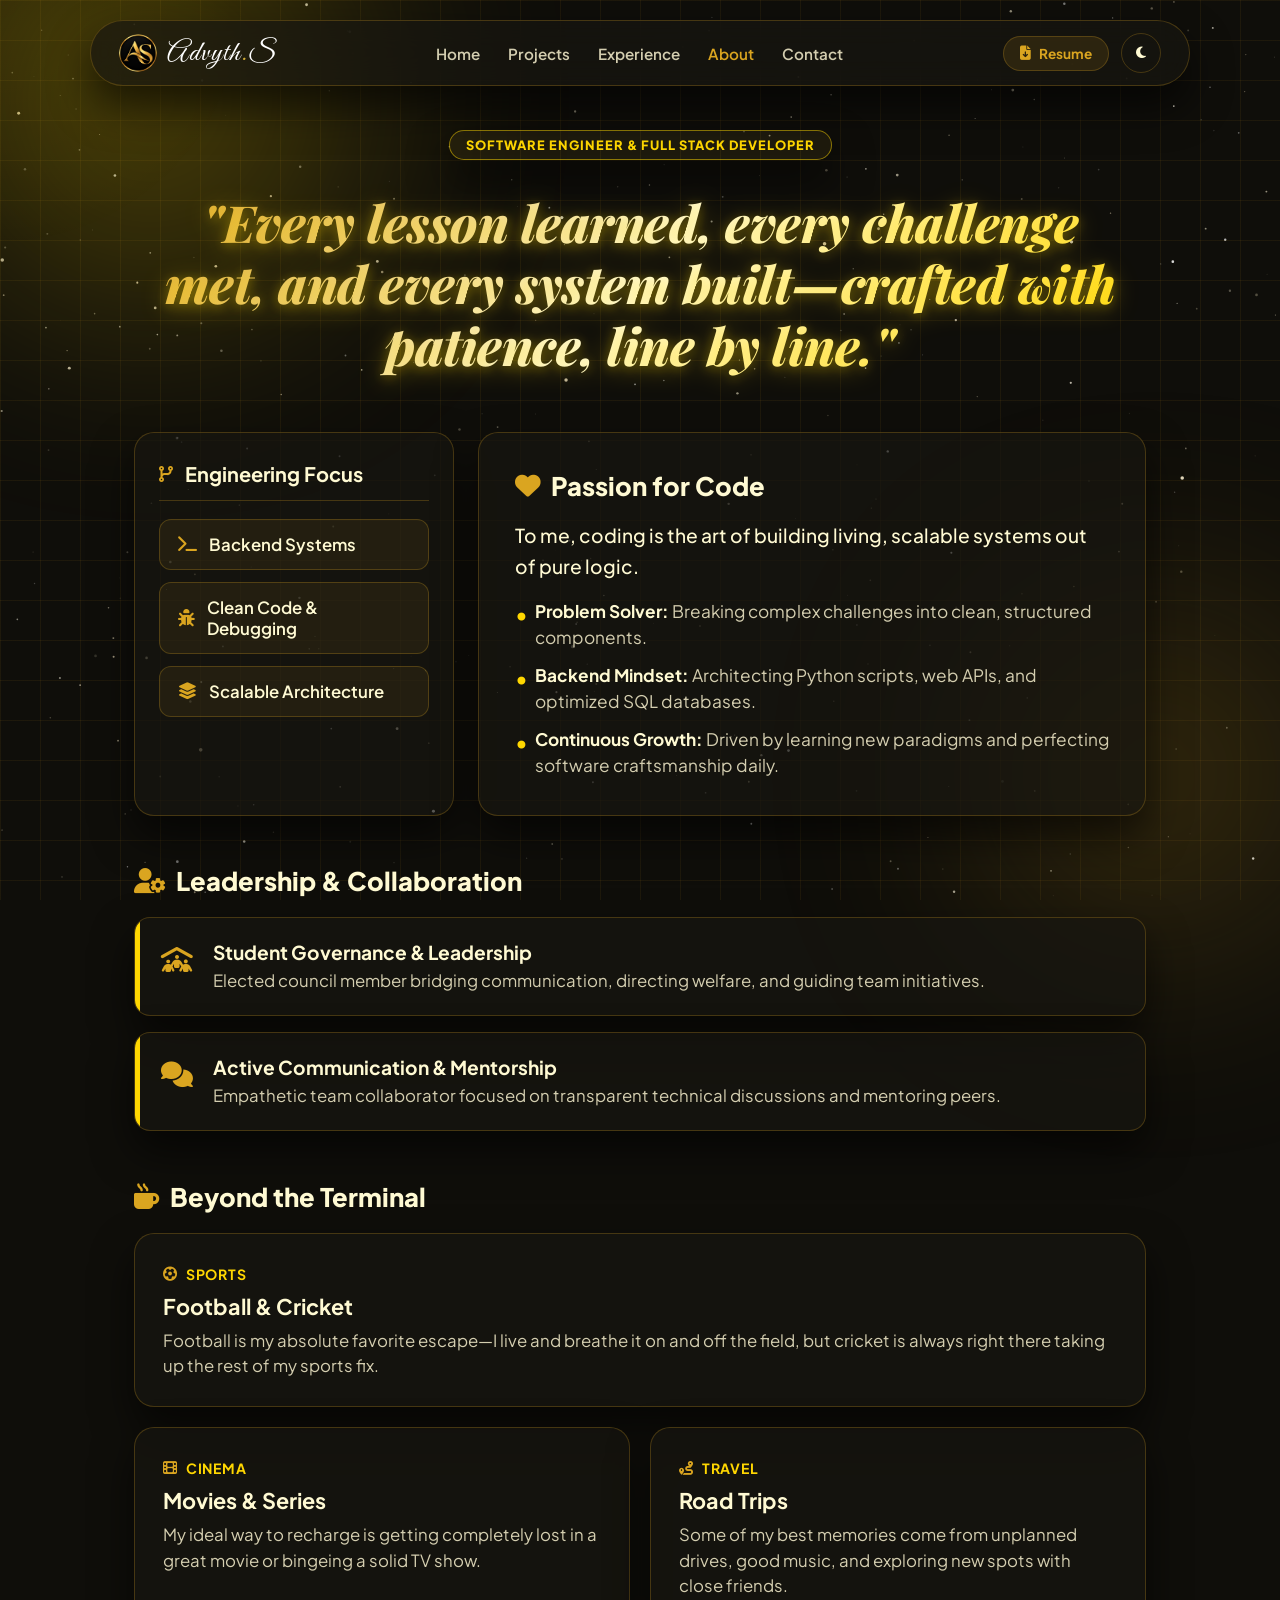
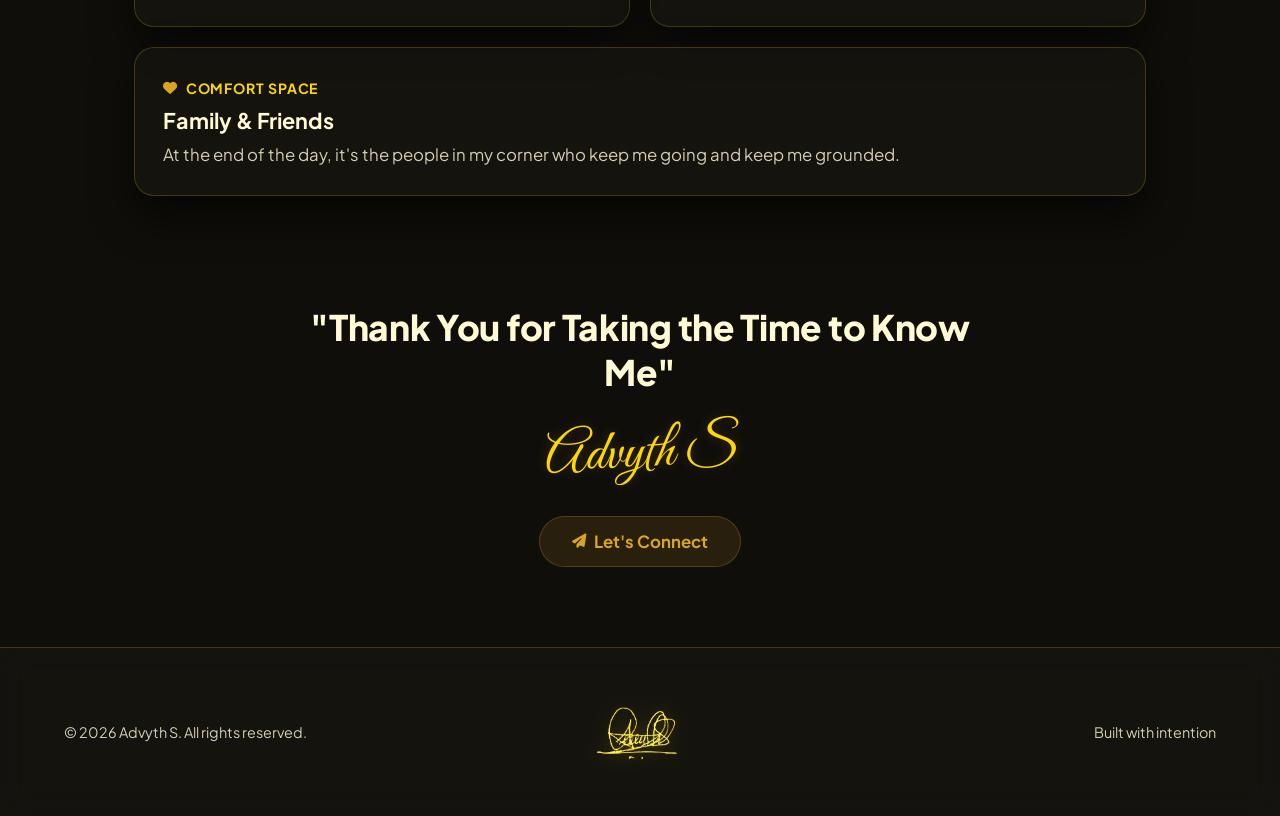
==== about.html @ 375024a5 "Initial portfolio commit" ====
<!DOCTYPE html>
<html lang="en">

<head>
    <!-- Restore saved theme before page render to prevent flash -->
    <script>
        (function () {
            const savedTheme = localStorage.getItem('portfolio-theme') || 'light';
            document.documentElement.setAttribute('data-theme', savedTheme);
        })();
    </script>

    <meta charset="UTF-8" />
    <meta name="viewport" content="width=device-width, initial-scale=1.0" />
    <title>Advyth S | Software Developer</title>

    <!-- Fonts & Icons -->
    <link rel="preconnect" href="https://fonts.googleapis.com">
    <link rel="preconnect" href="https://fonts.gstatic.com" crossorigin>
    <link
        href="https://fonts.googleapis.com/css2?family=Outfit:wght@400;600;800;900&family=Playfair+Display:ital,wght@1,600;1,800&family=Great+Vibes&family=Plus+Jakarta+Sans:wght@400;500;700&display=swap"
        rel="stylesheet">
    <link rel="stylesheet" href="https://cdnjs.cloudflare.com/ajax/libs/font-awesome/6.4.0/css/all.min.css" />
    <link rel="stylesheet" href="style.css" />
    <link rel="icon" type="image/png" sizes="32x32" href="./AS_Logo.png">
    <link rel="icon" type="image/png" sizes="16x16" href="./AS_Logo.png">
    <link rel="apple-touch-icon" sizes="180x180" href="./AS_Logo.png">
</head>

<body>
    <canvas id="starfield-canvas"></canvas>
    <!-- Top Scroll Progress Bar -->
    <div class="scroll-progress-bar" id="progressBar"></div>

    <!-- Background Grid & Cursor Spotlight -->
    <div class="bg-grid"></div>
    <div class="cursor-spotlight" id="spotlight"></div>

    <!-- Ambient Glow Orbs -->
    <div class="glow-orb orb-gold-1"></div>
    <div class="glow-orb orb-gold-2"></div>

    <!-- Navigation Bar -->
    <header class="navbar-wrapper">
        <nav class="navbar glass">
            <a href="index.html" class="logo">
                <img src="./AS_Symbol.png" alt="Advyth S Logo" class="logo-img" />
                <span class="logo-text">Advyth<span class="dot">.</span>S</span>
            </a>

            <ul class="nav-links">
                <li><a href="./index.html" class="nav-item">Home</a></li>
                <li><a href="./projects.html" class="nav-item">Projects</a></li>
                <li><a href="./experience.html" class="nav-item">Experience</a></li>
                <li><a href="./about.html" class="nav-item active">About</a></li>
                <li><a href="./contact.html" class="nav-item">Contact</a></li>
            </ul>

            <div class="nav-actions">
                <a href="./ADVYTH_S-SOFTWARE_DEVELOPER.pdf" download="./ADVYTH_S-SOFTWARE_DEVELOPER.pdf" class="btn-resume" title="Download Resume">
                    <i class="fas fa-file-arrow-down"></i>
                    <span>Resume</span>
                </a>

                <button id="theme-toggle" class="theme-btn" aria-label="Toggle Theme">
                    <i class="fas fa-sun"></i>
                </button>
                <button class="hamburger" aria-label="Toggle Navigation">
                    <i class="fas fa-bars-staggered"></i>
                </button>
            </div>
        </nav>
    </header>

    <!-- Main Content Area -->
    <main class="section-padding about-page-container">

        <!-- STANDALONE LARGE GRADIENT HEADING (NO BOX CONTAINER) -->
        <section class="about-hero-standalone scroll-hidden">
            <div class="hero-title-group">
                <span class="user-designation">Software Engineer & Full Stack Developer</span>
                <h1 class="gradient-headline">
                    "Every lesson learned, every challenge met, and every system built—crafted with patience, line by
                    line."
                </h1>
            </div>
        </section>

        <!-- SECTION 1: MINIMALIST STORY SPLIT -->
        <section class="about-story-split scroll-hidden">

            <!-- Left Column: Core Focus -->
            <div class="story-sidebar glass">
                <div class="sidebar-header">
                    <i class="fas fa-code-branch text-gold sidebar-icon"></i>
                    <h3>Engineering Focus</h3>
                </div>
                <div class="sidebar-pills">
                    <div class="sidebar-pill">
                        <i class="fas fa-terminal text-gold"></i>
                        <span>Backend Systems</span>
                    </div>
                    <div class="sidebar-pill">
                        <i class="fas fa-bug text-gold"></i>
                        <span>Clean Code & Debugging</span>
                    </div>
                    <div class="sidebar-pill">
                        <i class="fas fa-layer-group text-gold"></i>
                        <span>Scalable Architecture</span>
                    </div>
                </div>
            </div>

            <!-- Right Column: Minimalist Narrative -->
            <div class="story-main glass">
                <h3 class="story-title"><i class="fas fa-heart text-gold"></i> Passion for Code</h3>
                <p class="story-paragraph">
                    To me, coding is the art of building living, scalable systems out of pure logic.
                </p>
                <ul class="minimal-list">
                    <li><strong>Problem Solver:</strong> Breaking complex challenges into clean, structured components.
                    </li>
                    <li><strong>Backend Mindset:</strong> Architecting Python scripts, web APIs, and optimized SQL
                        databases.</li>
                    <li><strong>Continuous Growth:</strong> Driven by learning new paradigms and perfecting software
                        craftsmanship daily.</li>
                </ul>
            </div>

        </section>

        <!-- SECTION 2: SOFT SKILLS (MINIMAL ACCENT CARDS) -->
        <section class="soft-skills-section scroll-hidden">
            <div class="section-title-wrapper">
                <h3 class="sub-section-title"><i class="fas fa-user-gear text-gold"></i> Leadership & Collaboration</h3>
            </div>

            <div class="skills-flex-list">
                <div class="skill-accent-card glass">
                    <div class="accent-border"></div>
                    <div class="skill-card-content">
                        <div class="skill-icon"><i class="fas fa-people-roof text-gold"></i></div>
                        <div class="skill-info">
                            <h4>Student Governance & Leadership</h4>
                            <p>Elected council member bridging communication, directing welfare, and guiding team
                                initiatives.</p>
                        </div>
                    </div>
                </div>

                <div class="skill-accent-card glass">
                    <div class="accent-border"></div>
                    <div class="skill-card-content">
                        <div class="skill-icon"><i class="fas fa-comments text-gold"></i></div>
                        <div class="skill-info">
                            <h4>Active Communication & Mentorship</h4>
                            <p>Empathetic team collaborator focused on transparent technical discussions and mentoring
                                peers.</p>
                        </div>
                    </div>
                </div>
            </div>
        </section>

        <!-- SECTION 3: BENTO MOSAIC GRID (LIFE BEYOND WORK) -->
        <section class="personal-bento-section scroll-hidden">
            <div class="section-title-wrapper">
                <h3 class="sub-section-title"><i class="fas fa-mug-hot text-gold"></i> Beyond the Terminal</h3>
            </div>

            <div class="bento-grid">
                <div class="bento-card bento-wide glass">
                    <div class="bento-badge"><i class="fas fa-futbol text-gold"></i> Sports</div>
                    <h4 class="bento-title">Football & Cricket</h4>
                    <p class="bento-text">Football is my absolute favorite escape—I live and breathe it on and off the
                        field, but cricket is always right there taking up the rest of my sports fix.</p>
                </div>

                <div class="bento-card glass">
                    <div class="bento-badge"><i class="fas fa-film text-gold"></i> Cinema</div>
                    <h4 class="bento-title">Movies & Series</h4>
                    <p class="bento-text">My ideal way to recharge is getting completely lost in a great movie or
                        bingeing a solid TV show.</p>
                </div>

                <div class="bento-card glass">
                    <div class="bento-badge"><i class="fas fa-route text-gold"></i> Travel</div>
                    <h4 class="bento-title">Road Trips</h4>
                    <p class="bento-text">Some of my best memories come from unplanned drives, good music, and exploring
                        new spots with close friends.</p>
                </div>

                <div class="bento-card bento-wide glass">
                    <div class="bento-badge"><i class="fas fa-heart text-gold"></i> Comfort Space</div>
                    <h4 class="bento-title">Family & Friends</h4>
                    <p class="bento-text">At the end of the day, it's the people in my corner who keep me going and keep
                        me grounded.</p>
                </div>
            </div>
        </section>

        <!-- HIGHLIGHTED THANK YOU SECTION (NO CONTAINER) -->
        <section class="thankyou-section scroll-hidden">
            <div class="thankyou-inner">
                <h3 class="thankyou-title">"Thank You for Taking the Time to Know Me"</h3>

                <!-- Personal Signature -->
                <div class="signature-container">
                    <span class="user-signature">Advyth S</span>
                </div>


                <a href="contact.html" class="btn-resume btn-connect">
                    <i class="fas fa-paper-plane"></i>
                    <span>Let's Connect</span>
                </a>
            </div>
        </section>

    </main>

    <!-- Footer -->
    <footer class="footer">
        <div class="footer-container">
            <!-- Left: Copyright -->
            <p class="footer-left">&copy; 2026 Advyth S. All rights reserved.</p>

            <!-- Center: Signature -->
            <div class="footer-center">
                <img src="signature.png" alt="Advyth S Signature" class="footer-signature-img" />
            </div>

            <!-- Right: Made With Quote -->
            <p class="footer-right">
                Built with intention
            </p>
        </div>
    </footer>

    <script src="script.js"></script>
</body>

</html>
---- style.css ----
@import url('https://fonts.googleapis.com/css2?family=Cormorant+Upright:wght@600;700&family=Great+Vibes&family=Playfair+Display:ital,wght@1,600&display=swap');
/* ==========================================================================
   GOLDENROD & IVORY LIGHT THEME
   ========================================================================== */

:root[data-theme="light"] {
  --bg-main: #FFFAD3;            /* Ivory Background */
  --bg-card: rgba(255, 255, 255, 0.7);
  --border-glass: rgba(184, 134, 11, 0.22);
  --border-glass-hover: rgba(184, 134, 11, 0.55);
  
  --text-main: #0A0A0A;          /* Pure Black */
  --text-muted: #4A4A4A;         /* Charcoal */
  
  --goldenrod: #DAA520;
  --goldenrod-dark: #B8860B;
  --gold-glow: rgba(218, 165, 32, 0.25);
  
  --grid-line: rgba(184, 134, 11, 0.12);
  --shadow: 0 20px 40px rgba(184, 134, 11, 0.12);
  --spotlight-color: rgba(218, 165, 32, 0.18);
}

:root[data-theme="dark"] {
  --bg-main: #0F0E0A;
  --bg-card: rgba(24, 22, 16, 0.7);
  --border-glass: rgba(218, 165, 32, 0.25);
  --border-glass-hover: rgba(255, 215, 0, 0.5);
  
  --text-main: #FFFAD3;
  --text-muted: #D4CEB0;
  
  --goldenrod: #FFD700;
  --goldenrod-dark: #DAA520;
  --gold-glow: rgba(255, 215, 0, 0.3);
  
  --grid-line: rgba(218, 165, 32, 0.08);
  --shadow: 0 20px 40px rgba(0, 0, 0, 0.6);
  --spotlight-color: rgba(255, 215, 0, 0.08);
}

/* Base Reset */
*, *::before, *::after {
  box-sizing: border-box;
  margin: 0;
  padding: 0;
}

html {
  scroll-behavior: smooth;
  font-family: 'Plus Jakarta Sans', sans-serif;
}

body {
  background-color: var(--bg-main);
  color: var(--text-main);
  min-height: 100vh;
  overflow-x: hidden;
  position: relative;
  transition: background-color 0.4s ease, color 0.4s ease;
}

/* Background Grid Overlay */
.bg-grid {
  position: fixed;
  inset: 0;
  background-size: 40px 40px;
  background-image: 
    linear-gradient(to right, var(--grid-line) 1px, transparent 1px),
    linear-gradient(to bottom, var(--grid-line) 1px, transparent 1px);
  z-index: 0;
  pointer-events: none;
}

/* Cursor Spotlight */
.cursor-spotlight {
  position: fixed;
  top: 0;
  left: 0;
  width: 500px;
  height: 500px;
  background: radial-gradient(circle, var(--spotlight-color) 0%, transparent 70%);
  border-radius: 50%;
  pointer-events: none;
  transform: translate(-50%, -50%);
  z-index: 0;
}

.glow-orb {
  position: fixed;
  border-radius: 50%;
  filter: blur(120px);
  pointer-events: none;
  z-index: 0;
}

.orb-gold-1 {
  width: 400px;
  height: 400px;
  background: var(--goldenrod);
  top: -100px;
  left: -50px;
  opacity: 0.25;
}

.orb-gold-2 {
  width: 350px;
  height: 350px;
  background: var(--goldenrod-dark);
  bottom: -50px;
  right: -50px;
  opacity: 0.2;
}

/* Glassmorphism Styling */
.glass {
  background: var(--bg-card);
  backdrop-filter: blur(16px);
  -webkit-backdrop-filter: blur(16px);
  border: 1px solid var(--border-glass);
  box-shadow: var(--shadow);
  border-radius: 20px;
  transition: border-color 0.3s ease, box-shadow 0.3s ease;
}

.glass:hover {
  border-color: var(--border-glass-hover);
}

.text-gold {
  color: var(--goldenrod-dark);
}

.section-padding {
  padding: 100px 5% 40px;
  max-width: 1100px;
  margin: 0 auto;
  position: relative;
  z-index: 1;
}

.section-header {
  text-align: center;
  margin-bottom: 50px;
}

.section-title {
  font-family: 'Outfit', sans-serif;
  font-size: 2.5rem;
  font-weight: 800;
}

.section-subtitle {
  color: var(--text-muted);
  font-size: 1rem;
  margin-top: 8px;
}

/* NAVBAR */
.navbar-wrapper {
  position: fixed;
  top: 20px;
  left: 0;
  right: 0;
  display: flex;
  justify-content: center;
  z-index: 1000;
  padding: 0 20px;
}

.navbar {
  display: flex;
  align-items: center;
  justify-content: space-between;
  width: 100%;
  max-width: 1100px;
  padding: 12px 28px;
  border-radius: 100px;
}

.logo {
  display: flex;
  align-items: center;
  gap: 10px;
  text-decoration: none;
  color: var(--text-main);
  font-family: 'Outfit', sans-serif;
  font-weight: 800;
  font-size: 1.25rem;
}

.logo-mark {
  width: 34px;
  height: 34px;
  background: var(--goldenrod-dark);
  color: #FFFAD3;
  border-radius: 50%;
  display: flex;
  align-items: center;
  justify-content: center;
  font-size: 1rem;
}

.logo-text .dot { 
 color: var(--goldenrod-dark);
}

.nav-links {
  display: flex;
  gap: 28px;
  list-style: none;
}

.nav-item {
  text-decoration: none;
  color: var(--text-muted);
  font-size: 0.95rem;
  font-weight: 600;
  transition: color 0.2s ease;
}

.nav-item:hover, .nav-item.active {
  color: var(--goldenrod-dark);
}

.nav-actions {
  display: flex;
  align-items: center;
  gap: 12px;
}

.theme-btn, .hamburger {
  background: transparent;
  border: 1px solid var(--border-glass);
  color: var(--text-main);
  width: 40px;
  height: 40px;
  border-radius: 50%;
  cursor: pointer;
  display: flex;
  align-items: center;
  justify-content: center;
}

.hamburger { display: none; }

/* HERO SECTION */
.hero-section {
  min-height: 100vh;
  display: flex;
  align-items: center;
  justify-content: center;
  padding: 130px 5% 60px;
  position: relative;
  z-index: 1;
}

.hero-container {
  display: grid;
  grid-template-columns: 1.2fr 0.8fr;
  gap: 50px;
  align-items: center;
  max-width: 1100px;
  width: 100%;
}

.status-badge {
  display: inline-flex;
  align-items: center;
  gap: 10px;
  padding: 6px 16px;
  background: rgba(218, 165, 32, 0.15);
  border: 1px solid var(--border-glass);
  border-radius: 100px;
  font-size: 0.85rem;
  color: var(--goldenrod-dark);
  font-weight: 700;
  margin-bottom: 16px;
}

.pulse-dot {
  width: 8px;
  height: 8px;
  background-color: var(--goldenrod-dark);
  border-radius: 50%;
  box-shadow: 0 0 10px var(--goldenrod-dark);
  animation: pulse 2s infinite;
}

@keyframes pulse {
  0% { transform: scale(0.95); box-shadow: 0 0 0 0 rgba(218, 165, 32, 0.7); }
  70% { transform: scale(1); box-shadow: 0 0 0 10px rgba(218, 165, 32, 0); }
  100% { transform: scale(0.95); box-shadow: 0 0 0 0 rgba(218, 165, 32, 0); }
}

.greeting {
  font-size: 1.15rem;
  font-weight: 600;
  color: var(--text-muted);
  text-transform: uppercase;
  letter-spacing: 2px;
}

.hero-name {
  font-family: 'Outfit', sans-serif;
  font-size: clamp(3rem, 7vw, 5.2rem);
  font-weight: 900;
  line-height: 1;
  letter-spacing: -0.03em;
  margin: 8px 0 16px;
  background: linear-gradient(135deg, var(--text-main) 40%, var(--goldenrod-dark));
  -webkit-background-clip: text;
  -webkit-text-fill-color: transparent;
  transition: color 0.4s ease;
}

:root[data-theme="dark"] .hero-name {
  background: linear-gradient(135deg, #FFFAD3 30%, var(--goldenrod));
  -webkit-background-clip: text;
  -webkit-text-fill-color: transparent;
}

.hero-title {
  font-family: 'Outfit', sans-serif;
  font-size: clamp(1.3rem, 2.3vw, 1.9rem);
  font-weight: 700;
  color: var(--text-main);
  line-height: 1.3;
  margin-bottom: 16px;
}

.hero-subtext {
  font-size: 1.05rem;
  color: var(--text-muted);
  line-height: 1.6;
  margin-bottom: 30px;
}

.hero-actions {
  display: flex;
  gap: 16px;
  margin-bottom: 25px;
}

.hero-socials {
  display: flex;
  gap: 14px;
}

.hero-socials a {
  width: 38px;
  height: 38px;
  border-radius: 50%;
  border: 1px solid var(--border-glass);
  color: var(--text-main);
  display: flex;
  align-items: center;
  justify-content: center;
  text-decoration: none;
  transition: all 0.2s ease;
}

.hero-socials a:hover {
  background: var(--goldenrod-dark);
  color: #FFFAD3;
}

.btn {
  display: inline-flex;
  align-items: center;
  gap: 10px;
  padding: 14px 28px;
  border-radius: 14px;
  font-weight: 700;
  font-size: 0.95rem;
  text-decoration: none;
  transition: all 0.25s ease;
  cursor: pointer;
}

.btn-primary {
  background: var(--text-main);
  color: var(--bg-main);
  border: none;
}

.btn-primary:hover {
  background: var(--goldenrod-dark);
  color: #FFFAD3;
}

.btn-secondary {
  background: transparent;
  color: var(--text-main);
  border: 1px solid var(--border-glass);
}

.btn-secondary:hover {
  border-color: var(--goldenrod-dark);
  color: var(--goldenrod-dark);
}

/* PROFILE CARD */
.profile-card {
  padding: 16px;
  max-width: 380px;
  margin: 0 auto;
}

.image-frame {
  width: 100%;
  aspect-ratio: 4 / 5;
  border-radius: 16px;
  overflow: hidden;
  border: 1px solid var(--border-glass);
}

.profile-img {
  width: 100%;
  height: 100%;
  object-fit: cover;
}

.profile-caption {
  padding: 14px 8px 4px;
  display: flex;
  flex-direction: column;
}

.caption-title {
  font-family: 'Outfit', sans-serif;
  font-weight: 800;
  font-size: 1.1rem;
}

.caption-sub {
  font-size: 0.85rem;
  color: var(--text-muted);
}

/* ABOUT & SKILLS */
.about-container {
  display: grid;
  grid-template-columns: 1fr 1fr;
  gap: 30px;
}

.bio-card {
  padding: 30px;
  display: flex;
  flex-direction: column;
  justify-content: space-between;
}

.bio-card h3 {
  font-family: 'Outfit', sans-serif;
  margin-bottom: 15px;
}

.bio-card p {
  color: var(--text-muted);
  line-height: 1.7;
}

.edu-badge {
  display: flex;
  align-items: center;
  gap: 15px;
  margin-top: 25px;
  padding-top: 20px;
  border-top: 1px solid var(--border-glass);
}

.edu-badge i {
  font-size: 1.8rem;
  color: var(--goldenrod-dark);
}

.skills-grid {
  display: grid;
  grid-template-columns: repeat(2, 1fr);
  gap: 16px;
}

.skill-card {
  padding: 20px;
}

.skill-icon {
  font-size: 1.5rem;
  color: var(--goldenrod-dark);
  margin-bottom: 10px;
}

.skill-card h4 {
  font-family: 'Outfit', sans-serif;
  margin-bottom: 5px;
}

.skill-card p {
  font-size: 0.85rem;
  color: var(--text-muted);
}

/* TIMELINE */
.timeline {
  display: flex;
  flex-direction: column;
  gap: 20px;
}

.timeline-item {
  padding: 28px;
  position: relative;
}

.timeline-date {
  font-size: 0.85rem;
  font-weight: 700;
  color: var(--goldenrod-dark);
}

.timeline-content h3 {
  font-family: 'Outfit', sans-serif;
  margin: 5px 0 2px;
}

.company {
  font-size: 0.95rem;
  color: var(--text-muted);
  margin-bottom: 12px;
}

.timeline-content ul {
  padding-left: 20px;
  color: var(--text-muted);
  font-size: 0.95rem;
}

.timeline-content li { margin-bottom: 6px; }

/* PROJECTS GRID */
.projects-grid {
  display: grid;
  grid-template-columns: repeat(2, 1fr);
  gap: 25px;
}

.project-card {
  padding: 30px;
  display: flex;
  flex-direction: column;
  justify-content: space-between;
}

.project-header {
  display: flex;
  justify-content: space-between;
  align-items: center;
  margin-bottom: 15px;
}

.project-icon {
  font-size: 1.8rem;
  color: var(--goldenrod-dark);
}

.project-date {
  font-size: 0.8rem;
  color: var(--text-muted);
  font-weight: 600;
}

.project-card h3 {
  font-family: 'Outfit', sans-serif;
  margin-bottom: 10px;
}

.project-card p {
  color: var(--text-muted);
  font-size: 0.95rem;
  line-height: 1.6;
  margin-bottom: 20px;
}

.project-tags {
  display: flex;
  flex-wrap: wrap;
  gap: 8px;
}

.project-tags span {
  padding: 4px 10px;
  background: rgba(218, 165, 32, 0.15);
  border-radius: 20px;
  font-size: 0.8rem;
  font-weight: 600;
  color: var(--goldenrod-dark);
}

/* CONTACT */
.contact-container {
  display: grid;
  grid-template-columns: 1fr 1fr;
  padding: 40px;
  gap: 40px;
}

.contact-info h3 {
  font-family: 'Outfit', sans-serif;
  margin-bottom: 10px;
}

.contact-info p {
  color: var(--text-muted);
  margin-bottom: 25px;
}

.contact-details {
  display: flex;
  flex-direction: column;
  gap: 20px;
}

.contact-item {
  display: flex;
  align-items: center;
  gap: 15px;
}

.contact-item i {
  font-size: 1.2rem;
  color: var(--goldenrod-dark);
}

.contact-form {
  display: flex;
  flex-direction: column;
  gap: 15px;
}

.form-group input, .form-group textarea {
  width: 100%;
  padding: 12px 16px;
  border-radius: 10px;
  border: 1px solid var(--border-glass);
  background: transparent;
  color: var(--text-main);
  outline: none;
}

.form-group input:focus, .form-group textarea:focus {
  border-color: var(--goldenrod-dark);
}

/* ==========================================
   3-COLUMN FOOTER WITH CENTERED SIGNATURE
   ========================================== */

.footer {
  width: 100%;
  padding: 24px 0;
  border-top: 1px solid var(--border-glass);
  background: var(--bg-card);
  backdrop-filter: blur(12px);
  -webkit-backdrop-filter: blur(12px);
}

.footer-container {
  max-width: 1200px;
  margin: 0 auto;
  padding: 0 24px;
  display: flex;
  align-items: center;
  justify-content: space-between;
  gap: 16px;
}

/* Left, Center, Right equal width distribution */
.footer-left,
.footer-center,
.footer-right {
  flex: 1;
}

.footer-left {
  text-align: left;
  font-size: 0.9rem;
  color: var(--text-muted);
  margin: 0;
}

.footer-center {
  display: flex;
  justify-content: center;
  align-items: center;
}

.footer-signature-img {
  height: 120px;
  width: auto;
  max-width: 280px;
  object-fit: contain;
  /* Adjusts image contrast & blend mode to isolate signature stroke */
  mix-blend-mode: multiply;
  filter: contrast(180%) brightness(95%) drop-shadow(0 2px 8px var(--gold-glow));
  transition: transform 0.3s cubic-bezier(0.175, 0.885, 0.32, 1.275), filter 0.3s ease;
}

.footer-signature-img:hover {
  transform: scale(1.08) rotate(-2deg);
}

/* Dark mode parity for signature */
[data-theme="dark"] .footer-signature-img {
  mix-blend-mode: screen;
  filter: invert(0.9) sepia(0.8) saturate(3) hue-rotate(5deg) contrast(150%) drop-shadow(0 0 8px var(--gold-glow));
}

.footer-right {
  text-align: right;
  font-size: 0.9rem;
  color: var(--text-muted);
  margin: 0;
}

.footer-right .text-gold {
  color: var(--goldenrod);
}

/* Mobile Responsiveness: Stack neatly on small screens */
@media (max-width: 768px) {
  .footer-container {
    flex-direction: column;
    text-align: center;
    gap: 12px;
  }

  .footer-left,
  .footer-center,
  .footer-right {
    text-align: center;
    width: 100%;
  }

  .footer-center {
    order: 1; /* Signature on top for mobile */
  }

  .footer-left {
    order: 2;
  }

  .footer-right {
    order: 3;
  }
}

/* ==========================================================================
   BIDIRECTIONAL SCROLL ANIMATIONS (FADE & POP IN / OUT)
   ========================================================================== */

/* Out-of-View State (Faded out & pushed down) */
.scroll-hidden {
  opacity: 0;
  transform: translateY(40px) scale(0.96);
  transition: opacity 0.6s cubic-bezier(0.16, 1, 0.3, 1), 
              transform 0.6s cubic-bezier(0.16, 1, 0.3, 1);
  will-change: opacity, transform;
}

/* In-View Active State (Revealed) */
.scroll-show {
  opacity: 1;
  transform: translateY(0) scale(1);
}
/* Resume Button in Navigation */
.btn-resume {
  display: inline-flex;
  align-items: center;
  gap: 8px;
  padding: 8px 16px;
  border-radius: 100px;
  font-size: 0.85rem;
  font-weight: 700;
  color: var(--goldenrod-dark);
  background: rgba(218, 165, 32, 0.12);
  border: 1px solid var(--border-glass);
  text-decoration: none;
  transition: all 0.3s cubic-bezier(0.16, 1, 0.3, 1);
}

.btn-resume i {
  font-size: 0.9rem;
}

.btn-resume:hover {
  background: var(--goldenrod-dark);
  color: #FFFAD3;
  border-color: var(--goldenrod-dark);
  transform: translateY(-2px);
  box-shadow: 0 4px 12px var(--gold-glow);
}

/* ==========================================
   PROJECTS PAGE STYLES & LAYOUT
   ========================================== */

/* Main Container */
.project-page-container {
  padding-top: 150px;
  max-width: 1200px;
  margin: 0 auto;
}

/* Card Outer Container */
.project-detail-card {
  padding: 50px;
  border-radius: 28px;
  margin-bottom: 80px;
  display: flex;
  flex-direction: column;
  gap: 40px;
}

/* Header Section */
.project-header {
  display: flex;
  justify-content: space-between;
  align-items: flex-start;
  gap: 20px;
  flex-wrap: wrap;
}

.project-tag {
  display: inline-flex;
  align-items: center;
  gap: 8px;
  padding: 8px 16px;
  border-radius: 100px;
  font-size: 0.85rem;
  font-weight: 700;
  text-transform: uppercase;
  letter-spacing: 0.5px;
  background: rgba(218, 165, 32, 0.15);
  color: var(--goldenrod-dark);
  border: 1px solid var(--border-glass);
  margin-bottom: 14px;
}

.project-name {
  font-size: 2.8rem;
  font-weight: 800;
  margin-bottom: 12px;
  color: var(--text-main);
  line-height: 1.2;
}

.project-lead {
  font-size: 1.18rem;
  color: var(--text-muted);
  max-width: 900px;
  line-height: 1.7;
}

/* Showcase Image Container */
.project-image-container {
  width: 100%;
  border-radius: 20px;
  overflow: hidden;
  border: 1px solid var(--border-glass);
  box-shadow: 0 16px 40px rgba(0, 0, 0, 0.15);
}

.project-img {
  width: 100%;
  height: auto;
  display: block;
  object-fit: cover;
  transition: transform 0.5s ease;
}

.project-image-container:hover .project-img {
  transform: scale(1.02);
}

/* 2-Column Info Grid */
.project-grid {
  display: grid;
  grid-template-columns: repeat(auto-fit, minmax(340px, 1fr));
  gap: 30px;
}

.glass-card {
  background: rgba(255, 255, 255, 0.04);
  backdrop-filter: blur(14px);
  border: 1px solid var(--border-glass);
  border-radius: 20px;
  padding: 32px;
}

/* Info Box Icons */
.info-box .box-icon {
  width: 50px;
  height: 50px;
  border-radius: 14px;
  display: flex;
  align-items: center;
  justify-content: center;
  font-size: 1.3rem;
  margin-bottom: 20px;
}

.icon-danger {
  background: rgba(239, 68, 68, 0.15);
  color: #ef4444;
}

.icon-success {
  background: rgba(16, 185, 129, 0.15);
  color: #10b981;
}

.box-title {
  font-size: 1.35rem;
  font-weight: 700;
  margin-bottom: 12px;
}

.box-desc, 
.summary-text, 
.section-text {
  font-size: 1.05rem;
  color: var(--text-muted);
  line-height: 1.75;
}

/* Architecture Section & Flowchart Diagram */
.architecture-section {
  display: flex;
  flex-direction: column;
  gap: 20px;
}

.flowchart-container {
  display: flex;
  flex-direction: column;
  align-items: center;
  gap: 12px;
  margin-top: 20px;
  width: 100%;
}

.flow-step {
  display: flex;
  align-items: center;
  gap: 20px;
  padding: 20px 28px;
  border-radius: 16px;
  width: 100%;
  max-width: 800px;
  border: 1px solid var(--border-glass);
  background: rgba(255, 255, 255, 0.03);
  transition: transform 0.3s ease, border-color 0.3s ease;
}

.flow-step:hover {
  transform: translateY(-3px);
  border-color: var(--goldenrod-dark);
}

.flow-icon {
  width: 50px;
  height: 50px;
  border-radius: 12px;
  background: rgba(218, 165, 32, 0.15);
  color: var(--goldenrod-dark);
  display: flex;
  align-items: center;
  justify-content: center;
  font-size: 1.4rem;
  flex-shrink: 0;
}

.flow-content h5 {
  font-size: 1.1rem;
  font-weight: 700;
  color: var(--text-main);
  margin-bottom: 4px;
}

.flow-content p {
  font-size: 0.95rem;
  color: var(--text-muted);
  line-height: 1.5;
  margin: 0;
}

.flow-arrow {
  color: var(--goldenrod-dark);
  font-size: 1.2rem;
  opacity: 0.7;
}

/* Summary & Features Section */
.project-summary {
  display: flex;
  flex-direction: column;
  gap: 20px;
}

.summary-title {
  font-size: 1.35rem;
  font-weight: 700;
  display: flex;
  align-items: center;
  gap: 12px;
}

/* ==========================================
   THEME-AWARE FEATURE LIST STYLING
   ========================================== */

.feature-list {
  list-style: none;
  padding: 0;
  margin: 0;
  display: flex;
  flex-direction: column;
  gap: 16px;
}

.feature-list li {
  display: grid;
  grid-template-columns: 24px 220px 1fr;
  align-items: start;
  gap: 12px;
}

.feature-list li i {
  color: var(--goldenrod);
  font-size: 1rem;
  margin-top: 3px;
}

/* Connects directly to your theme variables */
.feature-list li strong {
  color: var(--text-main); /* #0A0A0A in light, #FFFAD3 in dark */
  font-size: 0.95rem;
  font-weight: 700;
  line-height: 1.4;
}

.feature-list li span.desc {
  color: var(--text-muted); /* #4A4A4A in light, #D4CEB0 in dark */
  font-size: 0.95rem;
  line-height: 1.5;
}

/* Mobile Responsiveness */
@media (max-width: 768px) {
  .feature-list li {
    grid-template-columns: 24px 1fr;
    gap: 8px;
  }
  
  .feature-list li strong {
    grid-column: 2;
  }
  
  .feature-list li span.desc {
    grid-column: 2;
  }
}

/* Technology Stack Tags */
.project-tech-stack {
  display: flex;
  align-items: center;
  gap: 20px;
  flex-wrap: wrap;
  padding-top: 10px;
}

.tech-title {
  font-weight: 700;
  font-size: 1.05rem;
  color: var(--text-main);
}

.tech-tags {
  display: flex;
  flex-wrap: wrap;
  gap: 10px;
}

.tech-badge {
  padding: 8px 18px;
  border-radius: 10px;
  font-size: 0.92rem;
  font-weight: 600;
  background: rgba(218, 165, 32, 0.12);
  color: var(--goldenrod-dark);
  border: 1px solid var(--border-glass);
}

/* Responsive Scaling for Mobile Screens */
@media (max-width: 768px) {
  .project-detail-card {
    padding: 28px 20px;
  }

  .project-name {
    font-size: 2rem;
  }

  .project-lead {
    font-size: 1rem;
  }

  .flow-step {
    flex-direction: column;
    align-items: flex-start;
    gap: 12px;
    padding: 16px;
  }
}
/* ==========================================
   EXPANDABLE CARD & SUMMARY ACCORDION STYLES
   ========================================== */

/* Remove default browser arrow on details/summary */
details.expandable-card > summary::-webkit-details-marker {
  display: none;
}

details.expandable-card > summary {
  list-style: none;
  cursor: pointer;
}

.clickable-summary {
  user-select: none;
  transition: opacity 0.3s ease;
}

.clickable-summary:hover {
  opacity: 0.92;
}

/* Toggle Button Styling */
.toggle-action-btn {
  display: flex;
  align-items: center;
}

.toggle-label .less-text {
  display: none;
}

details[open] .toggle-label .more-text {
  display: none;
}

details[open] .toggle-label .less-text {
  display: inline-flex;
  align-items: center;
  gap: 6px;
}

/* Inner Expandable Content Spacing */
.expandable-content {
  display: flex;
  flex-direction: column;
  gap: 36px;
  margin-top: 30px;
  border-top: 1px solid var(--border-glass);
  padding-top: 30px;
  animation: fadeInExpand 0.4s ease-in-out forwards;
}

@keyframes fadeInExpand {
  from {
    opacity: 0;
    transform: translateY(-8px);
  }
  to {
    opacity: 1;
    transform: translateY(0);
  }
}
/* ==========================================
   SCROLL REVEAL ANIMATIONS
   ========================================== */

.scroll-hidden {
  opacity: 0;
  transform: translateY(30px);
  transition: opacity 0.8s ease-out, transform 0.8s ease-out;
  will-change: opacity, transform;
}

.scroll-show {
  opacity: 1;
  transform: translateY(0);
}
/* Layout adjustment for Project 2 actions block */
.project-actions {
  display: flex;
  align-items: center;
  gap: 12px;
  flex-wrap: wrap;
}

/* ==========================================
   INDEX PAGE PROJECT CARD LINK STYLES
   ========================================== */

.project-card-footer {
  margin-top: 24px;
  padding-top: 16px;
  border-top: 1px solid var(--border-glass);
  display: flex;
  justify-content: flex-end;
}

.btn-card-link {
  display: inline-flex;
  align-items: center;
  gap: 10px;
  padding: 10px 20px;
  border-radius: 12px;
  font-size: 0.95rem;
  font-weight: 600;
  color: var(--goldenrod-dark);
  background: rgba(218, 165, 32, 0.12);
  border: 1px solid var(--border-glass);
  text-decoration: none;
  transition: all 0.3s ease;
}

.btn-card-link i {
  font-size: 0.85rem;
  transition: transform 0.3s ease;
}

.btn-card-link:hover {
  background: var(--goldenrod-dark);
  color: #ffffff;
  border-color: var(--goldenrod-dark);
  transform: translateY(-2px);
  box-shadow: 0 6px 20px rgba(218, 165, 32, 0.25);
}

.btn-card-link:hover i {
  transform: translateX(4px);
}

/* Staggered Delay for Grid Elements when entering viewport */
.skills-grid .scroll-hidden:nth-child(1) { transition-delay: 0.05s; }
.skills-grid .scroll-hidden:nth-child(2) { transition-delay: 0.1s; }
.skills-grid .scroll-hidden:nth-child(3) { transition-delay: 0.15s; }
.skills-grid .scroll-hidden:nth-child(4) { transition-delay: 0.2s; }
.skills-grid .scroll-hidden:nth-child(5) { transition-delay: 0.25s; }
.skills-grid .scroll-hidden:nth-child(6) { transition-delay: 0.3s; }

.projects-grid .scroll-hidden:nth-child(1) { transition-delay: 0.05s; }
.projects-grid .scroll-hidden:nth-child(2) { transition-delay: 0.15s; }

/* RESPONSIVENESS */
@media (max-width: 900px) {
  .hero-container, .about-container, .projects-grid, .contact-container {
    grid-template-columns: 1fr;
  }
  .skills-grid { grid-template-columns: 1fr; }
  .nav-links { display: none; }
  .hamburger { display: flex; }
}

/* ==========================================
   EXPERIENCE PAGE & TIMELINE STYLES
   ========================================== */

.experience-page-container {
  max-width: 1200px; /* Increased from 1000px to match projects.html width */
  margin: 0 auto;
}

.timeline-container {
  display: flex;
  flex-direction: column;
  gap: 40px;
  position: relative;
  margin-top: 20px;
}

/* Timeline Vertical Connecting Line */
.timeline-container::before {
  content: "";
  position: absolute;
  top: 20px;
  bottom: 20px;
  left: 30px;
  width: 2px;
  background: linear-gradient(180deg, var(--goldenrod-dark) 0%, rgba(218, 165, 32, 0.15) 100%);
  z-index: 1;
}

/* Timeline Card Structure */
.timeline-card {
  position: relative;
  padding: 32px 32px 32px 80px;
  border-radius: 20px;
  border: 1px solid var(--border-glass);
  transition: transform 0.3s ease, box-shadow 0.3s ease;
}

.timeline-card:hover {
  transform: translateY(-4px);
  box-shadow: 0 12px 30px rgba(0, 0, 0, 0.12);
}

/* Timeline Badge Icon */
.timeline-badge {
  position: absolute;
  top: 32px;
  left: 10px;
  width: 42px;
  height: 42px;
  border-radius: 50%;
  background: var(--bg-card);
  border: 2px solid var(--goldenrod-dark);
  display: flex;
  align-items: center;
  justify-content: center;
  font-size: 1.1rem;
  z-index: 2;
  box-shadow: 0 0 15px rgba(218, 165, 32, 0.3);
}

.experience-tag {
  display: inline-flex;
  align-items: center;
  gap: 6px;
  font-size: 0.82rem;
  font-weight: 700;
  text-transform: uppercase;
  letter-spacing: 0.5px;
  color: var(--goldenrod-dark);
  margin-bottom: 8px;
}

.role-title {
  font-size: 1.5rem;
  font-weight: 800;
  color: var(--text-main);
  margin-bottom: 4px;
}

.company-name {
  font-size: 1.05rem;
  font-weight: 600;
  color: var(--text-muted);
  display: flex;
  align-items: center;
  gap: 8px;
  margin-bottom: 20px;
}

.experience-lead {
  font-size: 1rem;
  line-height: 1.6;
  color: var(--text-main);
  margin-bottom: 24px;
}

.box-subheading {
  font-size: 1.05rem;
  font-weight: 700;
  color: var(--text-main);
  margin-bottom: 12px;
  display: flex;
  align-items: center;
  gap: 8px;
}

.experience-tech-stack {
  margin-top: 24px;
  padding-top: 16px;
  border-top: 1px solid var(--border-glass);
}

/* ==========================================
   LAYERED COLLEGE PHOTO CONTAINER
   ========================================== */

.college-photo-layer {
  position: relative;
  width: 100%;
  height: 380px;
  padding: 0;           /* Eliminates inner card padding */
  margin: 0 0 24px 0;   /* Keeps bottom spacing only */
  border-radius: 16px;
  overflow: hidden;     /* Clips image corners flush to the border */
  border: 1px solid var(--border-glass);
  box-shadow: 0 8px 24px rgba(0, 0, 0, 0.15);
}
.college-photo-layer .college-img {
  width: 100%;
  height: 100%;
  object-fit: cover;    /* Stretches and crops image seamlessly */
  object-position: center;
  display: block;
  border-radius: 0;     /* Removes secondary border radius */
  margin: 0;
  transition: transform 0.5s ease;
}

.college-photo-layer:hover .college-img {
  transform: scale(1.03);
}

.image-overlay {
  position: absolute;
  inset: 0;
  background: linear-gradient(180deg, rgba(0, 0, 0, 0) 40%, rgba(0, 0, 0, 0.75) 100%);
  z-index: 1;
}

.layer-caption {
  position: absolute;
  bottom: 16px;
  left: 20px;
  right: 20px;
  z-index: 2;
  color: #ffffff;
  font-size: 0.9rem;
  font-weight: 600;
  display: flex;
  align-items: center;
  gap: 8px;
  text-shadow: 0 2px 4px rgba(0, 0, 0, 0.6);
}

/* Responsive adjust for mobile screens */
@media (max-width: 768px) {
  .timeline-container::before {
    left: 20px;
  }
  .timeline-card {
    padding: 24px 20px 24px 60px;
  }
  .timeline-badge {
    left: 0px;
    width: 38px;
    height: 38px;
    font-size: 0.95rem;
  }
  .college-photo-layer {
    height: 240px;
  }
}
/* ==========================================
   PERFORMANCE-OPTIMIZED SCROLL PROGRESS BAR
   ========================================== */

.scroll-progress-bar {
  position: fixed;
  top: 0;
  left: 0;
  width: 100%;
  height: 4px;
  background: linear-gradient(90deg, #d4af37 0%, #f3e5ab 50%, #b8860b 100%);
  box-shadow: 0 0 10px rgba(212, 175, 55, 0.7);
  z-index: 9999;
  
  /* GPU acceleration & smooth scaling */
  transform-origin: left;
  transform: scaleX(0);
  will-change: transform;
}
/* ==========================================
   CGPA BADGE & HEADER FLEX LAYOUT
   ========================================== */

.role-header-top {
  display: flex;
  justify-content: space-between;
  align-items: flex-start;
  gap: 16px;
  width: 100%;
}

.cgpa-badge {
  display: inline-flex;
  align-items: center;
  gap: 8px;
  padding: 6px 14px;
  background: rgba(212, 175, 55, 0.1);
  border: 1px solid var(--border-glass, rgba(212, 175, 55, 0.3));
  border-radius: 20px;
  white-space: nowrap;
  backdrop-filter: blur(8px);
  flex-shrink: 0;
}

.cgpa-label {
  font-size: 0.8rem;
  font-weight: 600;
  text-transform: uppercase;
  letter-spacing: 0.5px;
  color: var(--text-muted, #a0a0a0);
}

.cgpa-value {
  font-size: 1rem;
  font-weight: 800;
  color: #d4af37; /* Theme gold color */
}

/* Mobile Responsiveness */
@media (max-width: 600px) {
  .role-header-top {
    flex-direction: column;
    align-items: flex-start;
    gap: 10px;
  }
}
/* ==========================================
   FULL-BLEED MEDIA CONTAINER (IMAGE FILL)
   ========================================== */

.full-bleed-media {
  position: relative;
  width: 100%;
  border-radius: 16px;
  overflow: hidden;
  padding: 0 !important; /* Removes internal card padding */
  margin-bottom: 24px;
  border: 1px solid var(--border-glass);
  box-shadow: var(--shadow);
}

.full-bleed-media .project-img {
  width: 100%;
  height: auto;
  max-height: 480px; /* Adjust height limit as desired */
  object-fit: cover;
  display: block;
}

.full-bleed-media .image-overlay {
  position: absolute;
  top: 0;
  left: 0;
  width: 100%;
  height: 100%;
  background: linear-gradient(
    180deg, 
    rgba(0, 0, 0, 0) 50%, 
    rgba(0, 0, 0, 0.75) 100%
  );
  pointer-events: none;
  z-index: 1;
}

.full-bleed-media .layer-caption {
  position: absolute;
  bottom: 14px;
  left: 18px;
  right: 18px;
  z-index: 2;
  color: #FFFAD3;
  font-size: 0.88rem;
  font-weight: 500;
  display: flex;
  align-items: center;
  gap: 8px;
}

.full-bleed-media .layer-caption i {
  color: var(--goldenrod);
}
/* ==========================================
   MINIMALIST ABOUT PAGE STYLING
   ========================================== */

.about-page-container {
  max-width: 1140px;
  margin: 0 auto;
}

/* 1. STANDALONE GRADIENT HEADLINE (NO BOX) */
.about-hero-standalone {
  text-align: center;
  padding: 30px 10px 40px 10px;
  max-width: 1000px;
  margin: 0 auto;
}

.hero-title-group {
  display: flex;
  flex-direction: column;
  align-items: center;
  gap: 16px;
}

.user-designation {
  display: inline-flex;
  align-items: center;
  padding: 8px 20px;
  border-radius: 30px;
  background: rgba(212, 175, 55, 0.12);
  border: 1px solid var(--border-glass-hover);
  color: var(--goldenrod);
  font-size: 0.95rem;
  font-weight: 700;
  text-transform: uppercase;
  letter-spacing: 1.5px;
  box-shadow: var(--shadow);
}

.gradient-headline {
  font-family: 'Playfair Display', serif;
  font-size: 2.8rem;
  font-weight: 800;
  font-style: italic;
  line-height: 1.35;
  letter-spacing: -0.5px;
  
  /* Theme-Aware Gradient for High Contrast in both Light & Dark modes */
  background: linear-gradient(
    135deg, 
    var(--goldenrod-dark, #B8860B) 0%, 
    var(--text-main, #0A0A0A) 50%, 
    var(--goldenrod, #DAA520) 100%
  );
  -webkit-background-clip: text;
  -webkit-text-fill-color: transparent;
  
  filter: drop-shadow(0 4px 12px var(--gold-glow, rgba(184, 134, 11, 0.15)));
}

/* 2. MINIMALIST STORY SPLIT & INCREASING FONT SIZE */
.about-story-split {
  display: grid;
  grid-template-columns: 320px 1fr;
  gap: 24px;
  margin-bottom: 48px;
}

.story-sidebar {
  padding: 28px 24px;
  border-radius: 20px;
}

.sidebar-header {
  display: flex;
  align-items: center;
  gap: 12px;
  padding-bottom: 14px;
  border-bottom: 1px solid var(--border-glass);
}

.sidebar-header h3 {
  font-size: 1.25rem;
  font-weight: 700;
  color: var(--text-main);
}

.sidebar-pills {
  display: flex;
  flex-direction: column;
  gap: 12px;
  margin-top: 18px;
}

.sidebar-pill {
  display: flex;
  align-items: center;
  gap: 12px;
  padding: 14px 18px;
  border-radius: 12px;
  background: rgba(212, 175, 55, 0.08);
  border: 1px solid var(--border-glass);
  font-size: 1.05rem;
  font-weight: 600;
  color: var(--text-main);
}

.story-main {
  padding: 36px;
  border-radius: 20px;
}

.story-title {
  font-size: 1.6rem;
  font-weight: 800;
  color: var(--text-main);
  margin-bottom: 18px;
  display: flex;
  align-items: center;
  gap: 10px;
}

.story-paragraph {
  font-size: 1.2rem; /* Larger base reading size */
  line-height: 1.6;
  color: var(--text-main);
  font-weight: 500;
  margin-bottom: 18px;
}

.minimal-list {
  list-style: none;
  padding: 0;
  display: flex;
  flex-direction: column;
  gap: 12px;
}

.minimal-list li {
  font-size: 1.08rem;
  line-height: 1.5;
  color: var(--text-muted);
  position: relative;
  padding-left: 20px;
}

.minimal-list li::before {
  content: "•";
  color: var(--goldenrod);
  font-size: 1.5rem;
  position: absolute;
  left: 0;
  top: -4px;
}

.minimal-list li strong {
  color: var(--text-main);
}

/* 3. ACCENT BORDER CARDS */
.soft-skills-section,
.personal-bento-section {
  margin-bottom: 48px;
}

.section-title-wrapper {
  margin-bottom: 20px;
}

.sub-section-title {
  font-size: 1.6rem;
  font-weight: 800;
  color: var(--text-main);
  display: flex;
  align-items: center;
  gap: 10px;
}

.skills-flex-list {
  display: flex;
  flex-direction: column;
  gap: 16px;
}

.skill-accent-card {
  position: relative;
  border-radius: 16px;
  overflow: hidden;
}

.skill-accent-card .accent-border {
  position: absolute;
  top: 0;
  left: 0;
  width: 5px;
  height: 100%;
  background: var(--goldenrod);
}

.skill-card-content {
  display: flex;
  align-items: flex-start;
  gap: 20px;
  padding: 22px 26px;
}

.skill-icon {
  font-size: 1.6rem;
  margin-top: 2px;
  flex-shrink: 0;
}

.skill-info h4 {
  font-size: 1.2rem;
  font-weight: 700;
  color: var(--text-main);
  margin-bottom: 4px;
}

.skill-info p {
  font-size: 1.05rem;
  color: var(--text-muted);
  line-height: 1.5;
  margin: 0;
}

/* 4. BENTO MOSAIC GRID */
.bento-grid {
  display: grid;
  grid-template-columns: repeat(2, 1fr);
  gap: 20px;
}

.bento-card {
  padding: 28px;
  border-radius: 20px;
}

.bento-wide {
  grid-column: span 2;
}

.bento-badge {
  display: inline-flex;
  align-items: center;
  gap: 8px;
  font-size: 0.88rem;
  font-weight: 700;
  text-transform: uppercase;
  letter-spacing: 0.8px;
  color: var(--goldenrod);
  margin-bottom: 10px;
}

.bento-title {
  font-size: 1.35rem;
  font-weight: 700;
  color: var(--text-main);
  margin-bottom: 8px;
}

.bento-text {
  font-size: 1.05rem;
  line-height: 1.5;
  color: var(--text-muted);
  margin: 0;
}

.bento-highlight {
  background: linear-gradient(135deg, rgba(212, 175, 55, 0.1) 0%, var(--bg-card) 100%);
  border: 1px solid var(--border-glass-hover);
}

/* 5. THANK YOU BANNER & SIGNATURE */
/* ==========================================
   STANDALONE THANK YOU SECTION (NO BOX)
   ========================================== */

.thankyou-section {
  padding: 60px 20px 40px 20px;
  text-align: center;
  background: transparent;
  border: none;
  box-shadow: none;
}

.thankyou-inner {
  max-width: 680px;
  margin: 0 auto;
  display: flex;
  flex-direction: column;
  align-items: center;
  justify-content: center;
}

.thankyou-icon {
  font-size: 3rem;
  margin-bottom: 16px;
}

.thankyou-title {
  font-size: 2.2rem;
  font-weight: 800;
  color: var(--text-main);
  margin-bottom: 16px;
  letter-spacing: -0.3px;
}

/* Signature Styling */
.signature-container {
  margin: 8px 0 28px 0;
}

.user-signature {
  font-family: 'Great Vibes', cursive;
  font-size: 3.5rem;
  color: var(--goldenrod);
  display: inline-block;
  transform: rotate(-3deg);
  text-shadow: 0 0 12px rgba(212, 175, 55, 0.25);
}

.btn-connect {
  display: inline-flex;
  padding: 14px 32px;
  font-size: 1.05rem;
}

/* RESPONSIVE DESIGN */
@media (max-width: 868px) {
  .gradient-headline {
    font-size: 2rem;
  }
  .user-designation {
    font-size: 0.82rem;
    padding: 6px 14px;
    letter-spacing: 1px;
  }
  .about-story-split,
  .bento-grid {
    grid-template-columns: 1fr;
  }
  
  .bento-wide {
    grid-column: span 1;
  }

  .user-signature {
    font-size: 2.6rem;
  }
}

/* ==========================================
   LOGO SHOOTING STAR, PERSISTENT LINE & SHIMMER
   ========================================== */

.logo {
  display: inline-flex;
  align-items: center;
  gap: 10px;
  text-decoration: none;
}

.logo-text {
  position: relative;
  display: inline-block;
  font-weight: 800;
  color: var(--text-main);
  transition: color 0.35s ease, filter 0.35s ease;
}

/* 1. Golden Base with Continuous Shimmer Gradient on Hover */
.logo:hover .logo-text {
  background: linear-gradient(
    120deg, 
    var(--goldenrod) 0%, 
    #ffffff 40%, 
    var(--goldenrod) 70%
  );
  background-size: 200% auto;
  -webkit-background-clip: text;
  -webkit-text-fill-color: transparent;
  animation: logoShimmer 1.8s linear infinite;
  filter: drop-shadow(0 2px 10px var(--gold-glow));
}

/* 2. Persistent Underline (Bounded to exact text length) */
.logo-text::after {
  content: '';
  position: absolute;
  bottom: -2px;
  left: 0;
  width: 100%;
  height: 2px;
  border-radius: 2px;
  background: linear-gradient(
    90deg, 
    var(--goldenrod) 0%, 
    #ffffff 50%, 
    var(--goldenrod) 100%
  );
  background-size: 200% auto;
  box-shadow: 0 0 8px var(--gold-glow);
  pointer-events: none;
  
  /* Initial hidden state */
  transform: scaleX(0);
  transform-origin: left;
  transition: transform 0.4s cubic-bezier(0.25, 1, 0.5, 1);
}

/* 3. Shooting Star Sparkle Tip on Entry */
.logo-text::before {
  content: '';
  position: absolute;
  bottom: -3px;
  left: 0;
  width: 12px;
  height: 4px;
  border-radius: 50%;
  background: #ffffff;
  box-shadow: 0 0 10px #ffffff, 0 0 15px var(--goldenrod);
  pointer-events: none;
  z-index: 2;
  opacity: 0;
}

/* Hover Triggers */
.logo:hover .logo-text::after {
  transform: scaleX(1); /* Stays solid and full-length */
  animation: logoShimmer 1.8s linear infinite; /* Shimmers along with text */
}

.logo:hover .logo-text::before {
  animation: starTipSweep 0.4s cubic-bezier(0.25, 1, 0.5, 1) forwards;
}

/* Keyframes for Shimmer Light Wave */
@keyframes logoShimmer {
  0% {
    background-position: 0% center;
  }
  100% {
    background-position: 200% center;
  }
}

/* Keyframes for Shooting Star Leading Tip */
@keyframes starTipSweep {
  0% {
    left: 0%;
    opacity: 1;
  }
  90% {
    opacity: 1;
  }
  100% {
    left: calc(100% - 12px);
    opacity: 0;
  }
}

/* ==========================================
   CONTACT PAGE STYLING
   ========================================== */

.contact-page-container {
  max-width: 1140px;
  margin: 0 auto;
}

/* ==========================================
   2-COLUMN HERO (TEXT LEFT / PHOTO RIGHT)
   ========================================== */

.contact-hero {
  display: flex;
  align-items: center;
  justify-content: space-between;
  gap: 40px;
  padding: 30px 0 50px 0;
  max-width: 1140px;
  margin: 0 auto;
}

/* Left Text Block */
.contact-hero-text {
  flex: 1;
  text-align: left;
  display: flex;
  flex-direction: column;
  align-items: flex-start;
}

/* Badge Pill Style */
.user-designation {
  display: inline-block;
  padding: 6px 16px;
  border-radius: 50px;
  background: rgba(212, 175, 55, 0.08);
  border: 1px solid var(--border-glass-hover);
  color: var(--goldenrod);
  font-size: 0.8rem;
  font-weight: 800;
  letter-spacing: 1px;
  text-transform: uppercase;
  margin-bottom: 16px;
}

.gradient-headline {
  font-family: 'Playfair Display', serif;
  font-size: clamp(2.2rem, 4vw, 3.2rem);
  font-weight: 800;
  font-style: italic;
  color: var(--goldenrod);
  margin-bottom: 16px;
  line-height: 1.2;
  text-shadow: 0 2px 12px var(--gold-glow);
}

.contact-hero-subtext {
  font-size: 1.1rem;
  color: var(--text-muted);
  line-height: 1.6;
  max-width: 580px;
  margin: 0;
}

/* Right Photo Frame Adjustments */
.contact-profile-frame-34 {
  flex-shrink: 0;
  width: 260px; /* Fixed width for responsive balance */
  aspect-ratio: 3 / 4;
  padding: 10px;
  border-radius: 20px;
  background: var(--bg-card);
  border: 1px solid var(--border-glass-hover);
  box-shadow: 0 12px 35px rgba(0, 0, 0, 0.25), 0 0 20px var(--gold-glow);
  backdrop-filter: blur(16px);
  -webkit-backdrop-filter: blur(16px);
  position: relative;
  overflow: hidden;
  z-index: 1;
  transition: transform 0.4s ease, box-shadow 0.4s ease;
}

.contact-profile-frame-34:hover {
  transform: translateY(-4px) scale(1.02);
  box-shadow: 0 18px 40px rgba(0, 0, 0, 0.3), 0 0 30px var(--gold-glow);
}

/* Photo Element Inside Frame */
.contact-profile-img-34 {
  width: 100%;
  height: 100%;
  object-fit: cover;
  border-radius: 12px;
  border: 1px solid var(--border-glass);
  display: block;
  position: relative;
  z-index: 2; /* Positions image above frame container background */
}

/* Glass Reflection Sweep Overlay */
.frame-glass-reflection {
  position: absolute;
  top: 0;
  left: -100%;
  width: 60%;
  height: 100%;
  background: linear-gradient(
    120deg,
    transparent 0%,
    rgba(255, 255, 255, 0.18) 50%,
    transparent 100%
  );
  transform: skewX(-20deg);
  pointer-events: none;
  z-index: 3; /* Sits above the image for hover shimmer */
  transition: left 0.75s ease;
}

.contact-profile-frame-34:hover .frame-glass-reflection {
  left: 200%;
}

/* Mobile Responsiveness */
@media (max-width: 868px) {
  .contact-hero {
    flex-direction: column-reverse; /* Stacks photo on top on smaller screens */
    text-align: center;
    gap: 28px;
  }

  .contact-hero-text {
    align-items: center;
    text-align: center;
  }

  .contact-profile-frame-34 {
    width: 220px;
  }
}

/* Contact Grid Layout */
.contact-grid-wrapper {
  display: grid;
  grid-template-columns: 1fr 1.2fr;
  gap: 32px;
  margin-bottom: 48px;
}

.contact-cards-column {
  display: flex;
  flex-direction: column;
  gap: 16px;
}

.contact-card {
  padding: 22px 24px;
  border-radius: 18px;
  display: flex;
  align-items: center;
  gap: 18px;
  position: relative;
  text-decoration: none;
  transition: transform 0.3s ease, border-color 0.3s ease;
}

.contact-card-link:hover {
  transform: translateY(-3px);
  border-color: var(--border-glass-hover);
}

.contact-card-icon {
  width: 50px;
  height: 50px;
  border-radius: 14px;
  background: rgba(212, 175, 55, 0.12);
  border: 1px solid var(--border-glass);
  display: flex;
  align-items: center;
  justify-content: center;
  font-size: 1.3rem;
  flex-shrink: 0;
}

.card-label {
  display: block;
  font-size: 0.82rem;
  font-weight: 700;
  text-transform: uppercase;
  letter-spacing: 0.8px;
  color: var(--goldenrod);
  margin-bottom: 4px;
}

.card-value {
  font-size: 1.1rem;
  font-weight: 700;
  color: var(--text-main);
  margin: 0;
}

.card-sub {
  font-size: 0.88rem;
  color: var(--text-muted);
  margin-top: 2px;
}

.card-external-icon {
  margin-left: auto;
  font-size: 0.9rem;
  color: var(--text-muted);
}

/* Social Network Cards */
.socials-glass-card {
  padding: 22px 24px;
  border-radius: 18px;
}

.social-links-grid {
  display: grid;
  grid-template-columns: repeat(3, 1fr);
  gap: 12px;
  margin-top: 12px;
}

.social-pill {
  display: flex;
  align-items: center;
  justify-content: center;
  gap: 8px;
  padding: 12px;
  border-radius: 12px;
  background: rgba(212, 175, 55, 0.08);
  border: 1px solid var(--border-glass);
  color: var(--text-main);
  font-size: 0.92rem;
  font-weight: 600;
  text-decoration: none;
  transition: all 0.3s ease;
}

.social-pill:hover {
  transform: translateY(-2px);
  border-color: var(--goldenrod);
  background: rgba(212, 175, 55, 0.15);
}

.instagram-color { color: #E1306C; }
.linkedin-color { color: #0A66C2; }
.github-color { color: var(--text-main); }

/* Form Styling */
.contact-form-card {
  padding: 32px;
  border-radius: 20px;
}

.form-title {
  font-size: 1.35rem;
  font-weight: 800;
  color: var(--text-main);
  margin-bottom: 20px;
  display: flex;
  align-items: center;
  gap: 10px;
}

.contact-form {
  display: flex;
  flex-direction: column;
  gap: 16px;
}

.form-group {
  display: flex;
  flex-direction: column;
  gap: 6px;
}

.form-group label {
  font-size: 0.9rem;
  font-weight: 600;
  color: var(--text-main);
}

.form-group input,
.form-group textarea {
  width: 100%;
  padding: 12px 16px;
  border-radius: 12px;
  background: rgba(255, 255, 255, 0.04);
  border: 1px solid var(--border-glass);
  color: var(--text-main);
  font-family: inherit;
  font-size: 0.95rem;
  outline: none;
  transition: border-color 0.3s ease, box-shadow 0.3s ease;
}

.form-group input:focus,
.form-group textarea:focus {
  border-color: var(--goldenrod);
  box-shadow: 0 0 10px var(--gold-glow);
}

.btn-submit-form {
  width: 100%;
  justify-content: center;
  padding: 14px;
  margin-top: 8px;
  font-size: 1rem;
}

/* Mobile Responsiveness */
@media (max-width: 868px) {
  .contact-grid-wrapper {
    grid-template-columns: 1fr;
  }
  
  .social-links-grid {
    grid-template-columns: 1fr;
  }
}

@media (max-width: 768px) {
  /* Hide the links bar on mobile by default */
  .nav-links {
    display: none;
    position: absolute;
    top: 100%;
    right: 0;
    width: 220px;
    background: rgba(18, 18, 18, 0.95);
    backdrop-filter: blur(12px);
    border: 1px solid rgba(255, 255, 255, 0.1);
    border-radius: 12px;
    flex-direction: column;
    padding: 1rem;
    gap: 0.75rem;
    list-style: none;
    box-shadow: 0 10px 30px rgba(0, 0, 0, 0.5);
    z-index: 1000;
  }

  /* Show links when mobile menu button is clicked */
  .nav-links.active {
    display: flex;
  }
}
/* ==========================================
   FEATURE LIST FIX (DESKTOP & MOBILE)
   ========================================== */

.feature-list {
  list-style: none;
  padding: 0;
  margin: 1.5rem 0 0 0;
  display: flex;
  flex-direction: column;
  gap: 1rem;
}

/* Reset flex row alignment */
.feature-list li {
  display: block !important; /* Switch from flex to block so inline elements flow naturally */
  padding-left: 28px; /* Reserves space on the left for the absolute icon */
  position: relative;
  line-height: 1.6;
  font-size: 0.95rem;
  text-align: left !important;
  margin-bottom: 0.8rem;
  color: var(--text-secondary, #a0a0a0);
}

/* Checkmark icon constraint */
.feature-list li i {
  position: absolute;
  left: 0;
  top: 3px;
  color: var(--goldenrod, #d4af37);
}

/* Ensure inline bold title doesn't break onto a new line or align right */
.feature-list li strong {
  display: inline !important;
  margin-right: 6px;
  color: var(--text-primary, #ffffff);
}

/* ==========================================
   LIGHT MODE COLOR OVERRIDES
   ========================================== */

[data-theme="light"] .feature-list li strong,
body.light-theme .feature-list li strong,
body.light-mode .feature-list li strong {
  color: #1a1a1a !important; /* Crisp dark color for main points in light mode */
}

[data-theme="light"] .feature-list li,
body.light-theme .feature-list li,
body.light-mode .feature-list li {
  color: #4a4a4a !important;
}

[data-theme="light"] .feature-list li i,
body.light-theme .feature-list li i,
body.light-mode .feature-list li i {
  color: #b8860b !important; /* High-contrast gold for light backgrounds */
}
/* Enable 3D space for the logo container */
.logo {
  display: flex;
  align-items: center;
  gap: 10px;
  text-decoration: none;
  perspective: 1000px; /* Gives 3D depth to the flip */
}

.logo-img {
  width: 38px;
  height: 38px;
  border-radius: 50%;
  object-fit: cover;
  transition: transform 1.2s cubic-bezier(0.4, 0, 0.2, 1);
  transform-style: preserve-3d;
}

/* Coin flip effect on hover */
.logo:hover .logo-img {
  transform: rotateY(360deg);
}
.logo-text {
  font-family: 'Great Vibes', cursive;
  font-size: 1.8rem;
  font-weight: 500;
  letter-spacing: 1px;
  color: var(--text-color, var(--text-primary, #ffffff)); /* Adapts dynamically */
  text-transform: none;
  transition: color 0.3s ease;
}

.logo-text .dot {
  color: var(--accent-color, #d4af37);
}
/* Force dark text on light backgrounds */
[data-theme="light"] .logo-text,
body.light-theme .logo-text,
body.light-mode .logo-text,
body.light .logo-text {
  color: #121212 !important;
}

/* Force goldenrod dot in light mode */
[data-theme="light"] .logo-text .dot,
body.light-theme .logo-text .dot,
body.light-mode .logo-text .dot,
body.light .logo-text .dot {
  color: #d4af37 !important;
}


/* Container Heading: Endless Floating */
.hero-name {
  display: inline-flex;
  align-items: center;
  font-size: 4.5rem;
  font-weight: 800;
  margin-bottom: 0.5rem;
  animation: floatEndless 4s ease-in-out infinite;
  will-change: transform;
}

/* Individual Character Styling */
.hero-name .char {
  position: relative;
  display: inline-block;
  color: var(--text-primary, #ffffff);
  line-height: 1.2;
  padding: 0 1px;
  cursor: pointer;
  /* Hardware acceleration & smooth spring transition */
  transition: transform 0.3s cubic-bezier(0.34, 1.56, 0.64, 1), color 0.3s ease;
  will-change: transform;
}

/* Spaces between words */
.hero-name .char.space {
  width: 0.35em;
  pointer-events: none;
}

/* Hover Pop-Up Effect (Infinite Trigger Fix) */
.hero-name .char:not(.space):hover {
  transform: translateY(-12px) scale(1.25);
  color: var(--goldenrod, #d4af37);
  z-index: 10;
}

/* Glass Reflection Layer (Strictly Non-Interactive) */
.hero-name .char:not(.space)::after {
  content: attr(data-char);
  position: absolute;
  top: 0;
  left: 0;
  width: 100%;
  height: 100%;
  
  /* Critical: Ensure hover events bypass this layer completely */
  pointer-events: none !important;
  
  -webkit-background-clip: text;
  background-clip: text;
  -webkit-text-fill-color: transparent;
  color: transparent;
  
  background-image: linear-gradient(
    110deg,
    transparent 0%,
    transparent 35%,
    rgba(255, 253, 240, 0.85) 48%,
    rgba(255, 255, 255, 0.95) 50%,
    rgba(255, 253, 240, 0.85) 52%,
    transparent 65%,
    transparent 100%
  );
  
  background-size: 250% 100%;
  background-repeat: no-repeat;
  background-position: -150% 0;

  animation: charGlassSweep 5s cubic-bezier(0.4, 0, 0.2, 1) infinite;
}

/* Keyframe Animations */
@keyframes floatEndless {
  0%, 100% {
    transform: translateY(0px);
  }
  50% {
    transform: translateY(-8px);
  }
}

@keyframes charGlassSweep {
  0% {
    background-position: -150% 0;
  }
  35% {
    background-position: 150% 0;
  }
  100% {
    background-position: 150% 0;
  }
}

/* Light Theme Reflection Tone */
[data-theme="light"] .hero-name .char:not(.space)::after,
body.light-theme .hero-name .char:not(.space)::after,
body.light-mode .hero-name .char:not(.space)::after {
  background-image: linear-gradient(
    110deg,
    transparent 0%,
    transparent 35%,
    rgba(212, 175, 55, 0.7) 48%,
    rgba(255, 248, 220, 0.95) 50%,
    rgba(212, 175, 55, 0.7) 52%,
    transparent 65%,
    transparent 100%
  );
}

/* Reduced Motion Accessibility */
@media (prefers-reduced-motion: reduce) {
  .hero-name {
    animation: none;
  }
  .hero-name .char:hover {
    transform: none;
  }
  .hero-name .char::after {
    animation: none;
    display: none;
  }
}
.hero-socials {
  display: flex;
  gap: 1rem;
  align-items: center;
  margin-top: 1.5rem;
}

.hero-socials a {
  position: relative; /* Required for relative positioning shifts */
  left: 0px;
  display: flex;
  justify-content: center;
  align-items: center;
  width: 46px;
  height: 46px;
  border-radius: 50%;
  border: 1px solid rgba(212, 175, 55, 0.35);
  background: rgba(255, 255, 255, 0.03);
  color: var(--text-primary, #ffffff);
  text-decoration: none;
  font-size: 1.1rem;
  transition: border-color 0.3s ease, color 0.3s ease, background-color 0.3s ease, transform 0.3s ease;
}

/* 16s Staggered Cycle using relative positioning shifts (Shift slot step = 62px) */
.hero-socials a:nth-child(1) { animation: swapPos1 16s cubic-bezier(0.25, 1, 0.5, 1) infinite; }
.hero-socials a:nth-child(2) { animation: swapPos2 16s cubic-bezier(0.25, 1, 0.5, 1) infinite; }
.hero-socials a:nth-child(3) { animation: swapPos3 16s cubic-bezier(0.25, 1, 0.5, 1) infinite; }
.hero-socials a:nth-child(4) { animation: swapPos4 16s cubic-bezier(0.25, 1, 0.5, 1) infinite; }

/* Pause animation on hover over any icon */
.hero-socials:hover a {
  animation-play-state: paused;
}

/* Hover effect works wherever the icon is currently paused */
.hero-socials a:hover {
  border-color: var(--goldenrod, #d4af37);
  background: rgba(212, 175, 55, 0.2);
  color: var(--goldenrod, #d4af37);
  transform: scale(1.18);
  z-index: 10;
}

/* Keyframe Orbiting using 'left' property */
@keyframes swapPos1 {
  0%, 20%   { left: 0px; }
  25%, 45%  { left: 62px; }
  50%, 70%  { left: 124px; }
  75%, 95%  { left: 186px; }
  100%      { left: 0px; }
}

@keyframes swapPos2 {
  0%, 20%   { left: 0px; }
  25%, 45%  { left: 62px; }
  50%, 70%  { left: 124px; }
  75%, 95%  { left: -62px; }
  100%      { left: 0px; }
}

@keyframes swapPos3 {
  0%, 20%   { left: 0px; }
  25%, 45%  { left: 62px; }
  50%, 70%  { left: -124px; }
  75%, 95%  { left: -62px; }
  100%      { left: 0px; }
}

@keyframes swapPos4 {
  0%, 20%   { left: 0px; }
  25%, 45%  { left: -186px; }
  50%, 70%  { left: -124px; }
  75%, 95%  { left: -62px; }
  100%      { left: 0px; }
}

/* Light Mode Support */
[data-theme="light"] .hero-socials a,
body.light-theme .hero-socials a,
body.light-mode .hero-socials a {
  border-color: rgba(0, 0, 0, 0.15);
  color: #121212;
}

/* Accessibility */
@media (prefers-reduced-motion: reduce) {
  .hero-socials a {
    animation: none;
    left: 0 !important;
  }
}

/* Ensure reset spacing */
html, body {
  margin: 0;
  padding: 0;
}

/* Starfield canvas stays strictly in background */
#starfield-canvas {
  position: fixed;
  top: 0;
  left: 0;
  width: 100vw;
  height: 100vh;
  display: block;
  z-index: 0;
  pointer-events: none;
}

/* Wrap your website content (or elevate elements without forcing position: relative) */
header, main, footer, .content-wrapper {
  position: relative;
  z-index: 1;
}

/* Explicitly preserve sticky/fixed behavior for your navigation bar */
header, nav, .navbar, .header-container {
  position: fixed; /* or sticky depending on your layout */
  z-index: 1000;  /* Higher z-index keeps it pinned on top */
}

/* Fade-in and slight slide-up keyframe definition */
@keyframes fadeInUp {
  0% {
    opacity: 0;
    transform: translateY(24px); /* Starts 24px lower */
  }
  100% {
    opacity: 1;
    transform: translateY(0);    /* Slides smoothly to original position */
  }
}

/* Class applied to main content below the header */
.fade-in-content {
  /* Keeps layout stability */
  will-change: opacity, transform;
  
  /* Animation properties */
  animation: fadeInUp 1.2s cubic-bezier(0.16, 1, 0.3, 1) forwards;
  
  /* Slight delay (0.2s) so the background canvas renders first */
  animation-delay: 0.2s;
  opacity: 0; /* Hidden initially until animation triggers */
}

/* Respect user preferences for reduced motion */
@media (prefers-reduced-motion: reduce) {
  .fade-in-content {
    animation: none;
    opacity: 1;
    transform: none;
  }
}

/* Container adjustments to clip the diagonal sweep */
.image-frame {
  position: relative;
  overflow: hidden; /* Clips the light streak inside the image border */
  border-color: rgba(240, 225, 190, 0.35);
  
  /* Constant ambient golden glow */
  box-shadow: 0 12px 30px -10px rgba(0, 0, 0, 0.6),
              0 0 25px 4px rgba(240, 225, 190, 0.12);
  
  /* Slower breathing golden ambient glow (6s) */
  animation: continuousGoldenGlow 6s ease-in-out infinite alternate;
}

/* Flash sweep element starting from top-left to bottom-right at 45deg */
.image-frame::after {
  content: '';
  position: absolute;
  top: -100%;
  left: -100%;
  width: 200%;
  height: 200%;
  background: linear-gradient(
    135deg, /* Exactly 45 degrees between top-left and bottom-right */
    transparent 30%,
    rgba(255, 248, 230, 0.03) 45%,
    rgba(240, 225, 190, 0.28) 50%,
    rgba(255, 248, 230, 0.03) 55%,
    transparent 70%
  );
  pointer-events: none;
  
  /* Reduced sweep speed (8s loop with a longer pause between flashes) */
  animation: diagonalGoldenFlash 8s ease-in-out infinite;
}

/* Keyframe for the light sweeping from Top-Left to Bottom-Right */
@keyframes diagonalGoldenFlash {
  0% {
    transform: translate(-100%, -100%);
  }
  25%, 100% {
    transform: translate(100%, 100%); /* Moves completely across to bottom-right */
  }
}

/* Slower breathing ambient glow keyframe */
@keyframes continuousGoldenGlow {
  0% {
    box-shadow: 0 12px 30px -10px rgba(0, 0, 0, 0.6),
                0 0 18px 2px rgba(240, 225, 190, 0.08);
  }
  100% {
    box-shadow: 0 12px 30px -10px rgba(0, 0, 0, 0.6),
                0 0 28px 6px rgba(240, 225, 190, 0.18);
  }
}

/* Accessibility fallback */
@media (prefers-reduced-motion: reduce) {
  .image-frame::after {
    display: none;
  }
  .image-frame {
    animation: none;
  }
}
/* Container badge styling */
.status-badge {
  display: inline-flex;
  align-items: center;
  gap: 8px;
  padding: 6px 14px;
  background-color: rgba(16, 185, 129, 0.1); /* Subtle green background tint */
  border: 1px solid rgba(16, 185, 129, 0.25);
  border-radius: 20px;
  color: #10B981; /* Green status text */
  font-size: 0.85rem;
  font-weight: 500;
}

/* Base dot styling */
.pulse-dot {
  position: relative;
  width: 8px;
  height: 8px;
  background-color: #10B981; /* Green dot color */
  border-radius: 50%;
}

/* Pulsing outer ring animation */
.pulse-dot::before {
  content: '';
  position: absolute;
  top: 50%;
  left: 50%;
  width: 100%;
  height: 100%;
  background-color: #10B981;
  border-radius: 50%;
  transform: translate(-50%, -50%);
  animation: pulseRing 2s infinite ease-out;
}

/* Pulse animation keyframe */
@keyframes pulseRing {
  0% {
    width: 100%;
    height: 100%;
    opacity: 0.8;
  }
  100% {
    width: 300%;
    height: 300%;
    opacity: 0;
  }
}

/* Accessibility fallback */
@media (prefers-reduced-motion: reduce) {
  .pulse-dot::before {
    animation: none;
  }
}

.highlight-text {
  color: goldenrod; /* Soft golden-cream color */
  font-weight: 600;
  text-shadow: 0 0 12px rgba(240, 225, 190, 0.35); /* Subtle ambient glow */
}
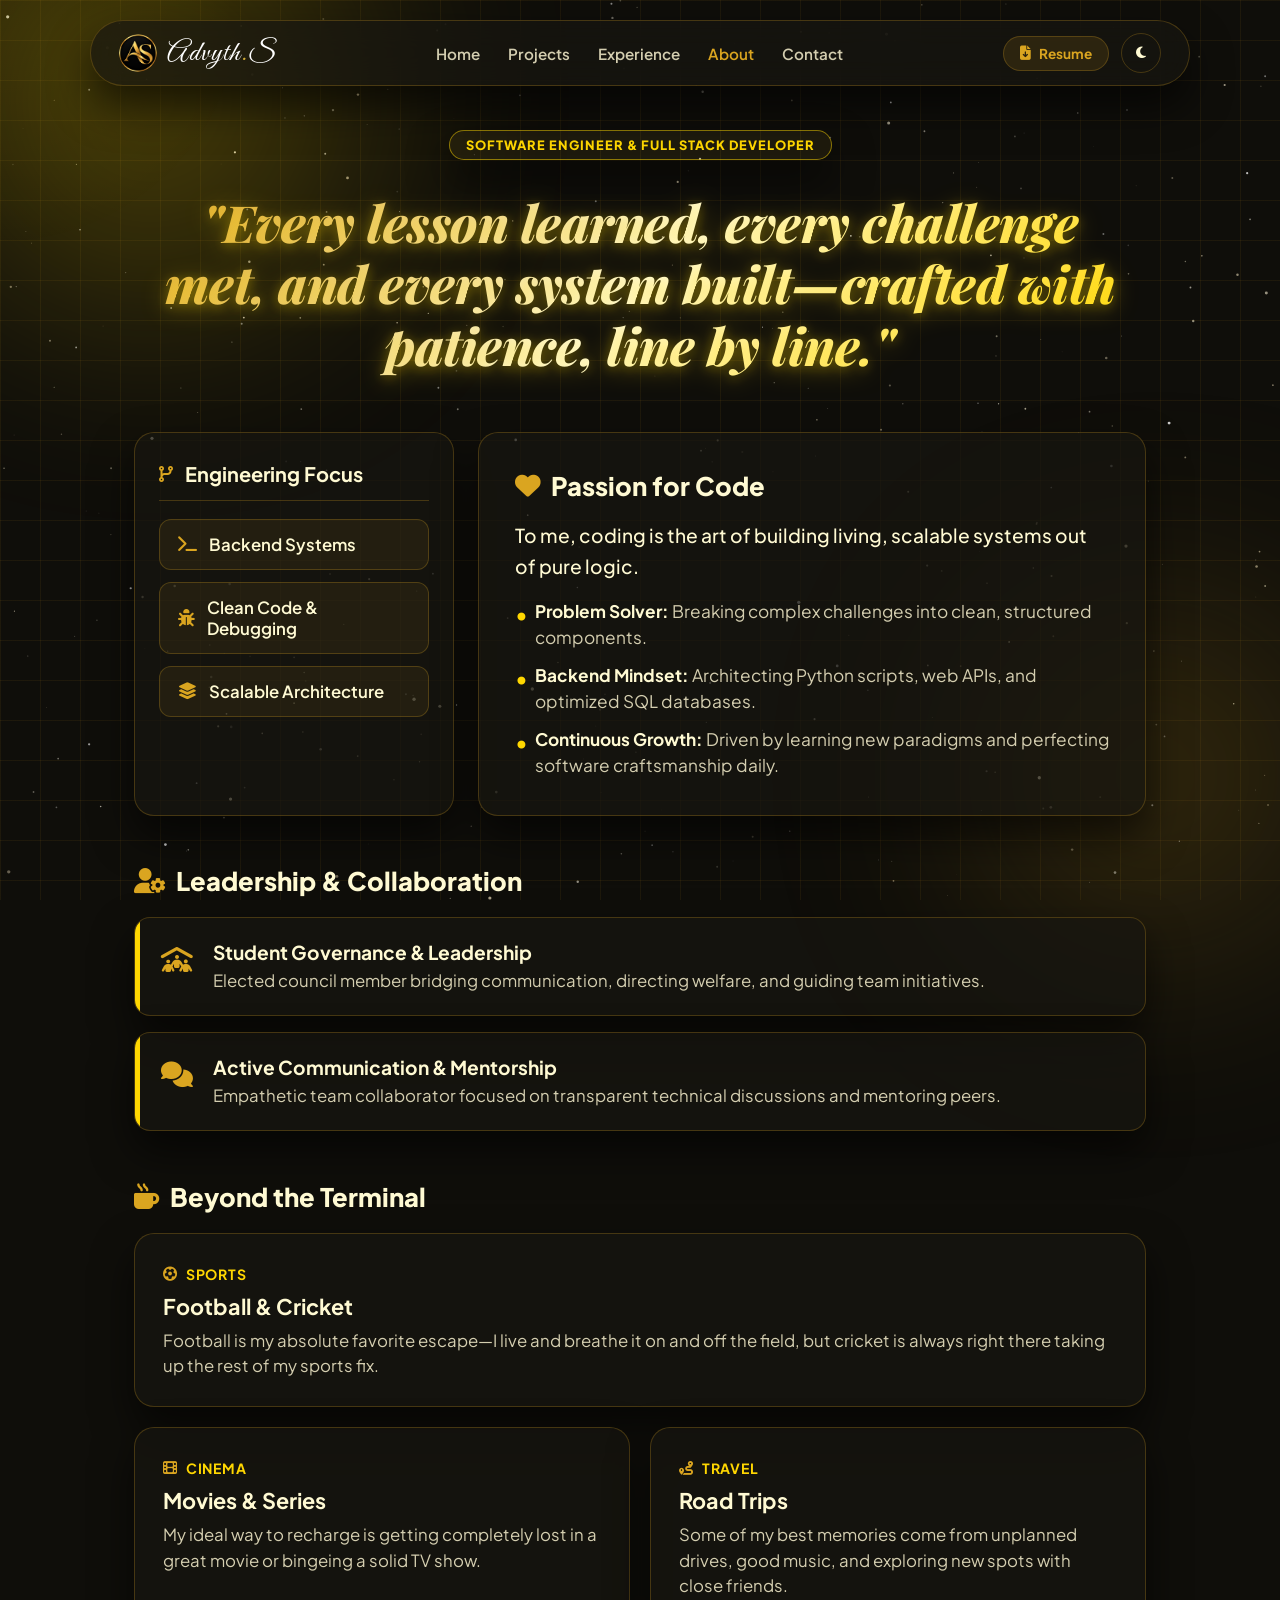
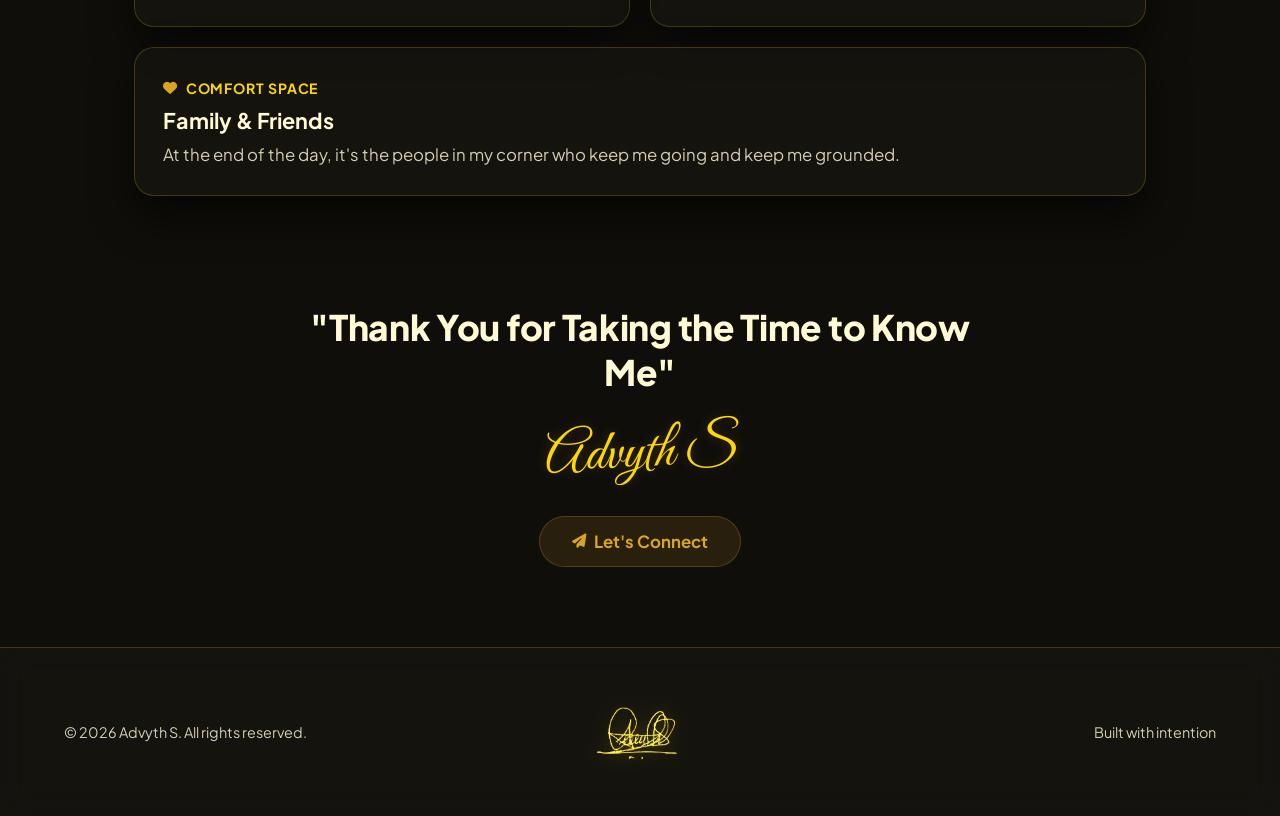
==== commit 64871c65: "Fix FOUC theme flash and update HTML head scripts" ====
--- a/about.html
+++ b/about.html
@@ -5,7 +5,7 @@
     <!-- Restore saved theme before page render to prevent flash -->
     <script>
         (function () {
-            const savedTheme = localStorage.getItem('portfolio-theme') || 'light';
+            const savedTheme = localStorage.getItem('portfolio-theme') || 'dark';
             document.documentElement.setAttribute('data-theme', savedTheme);
         })();
     </script>
